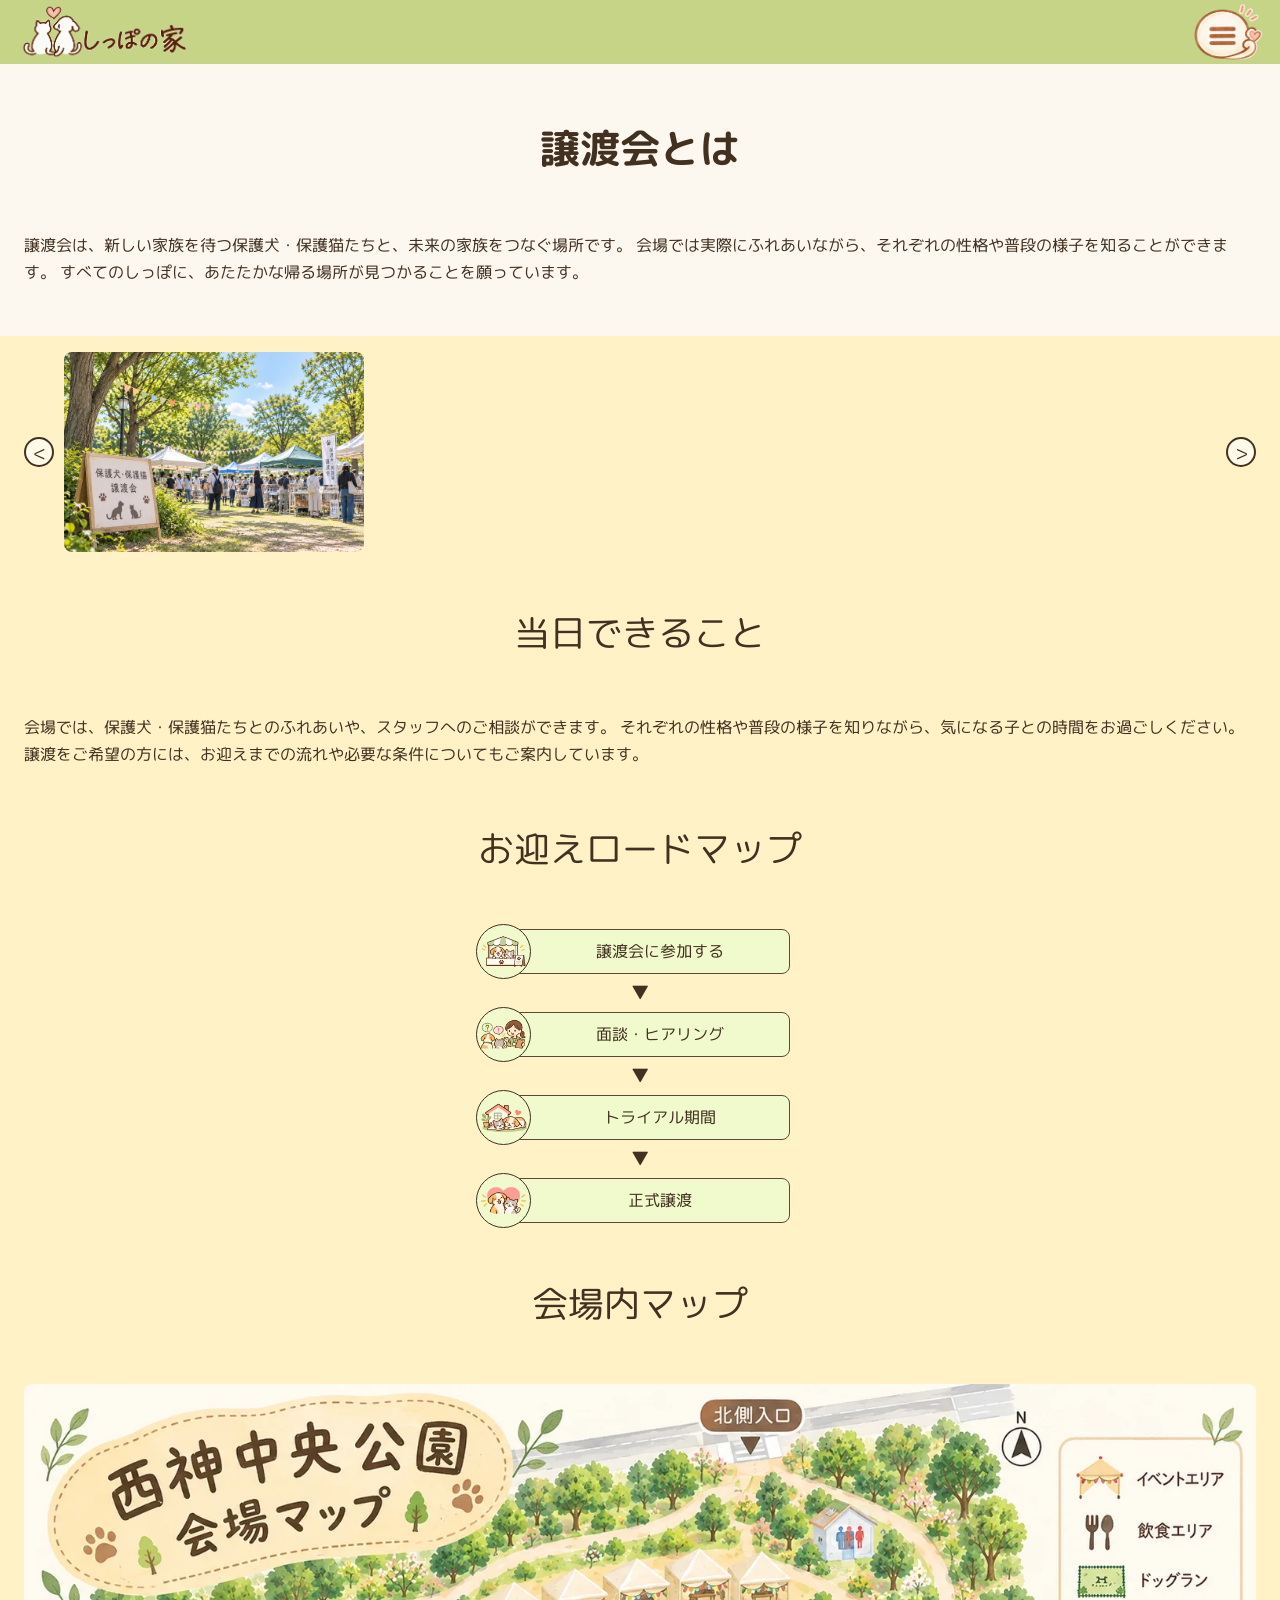
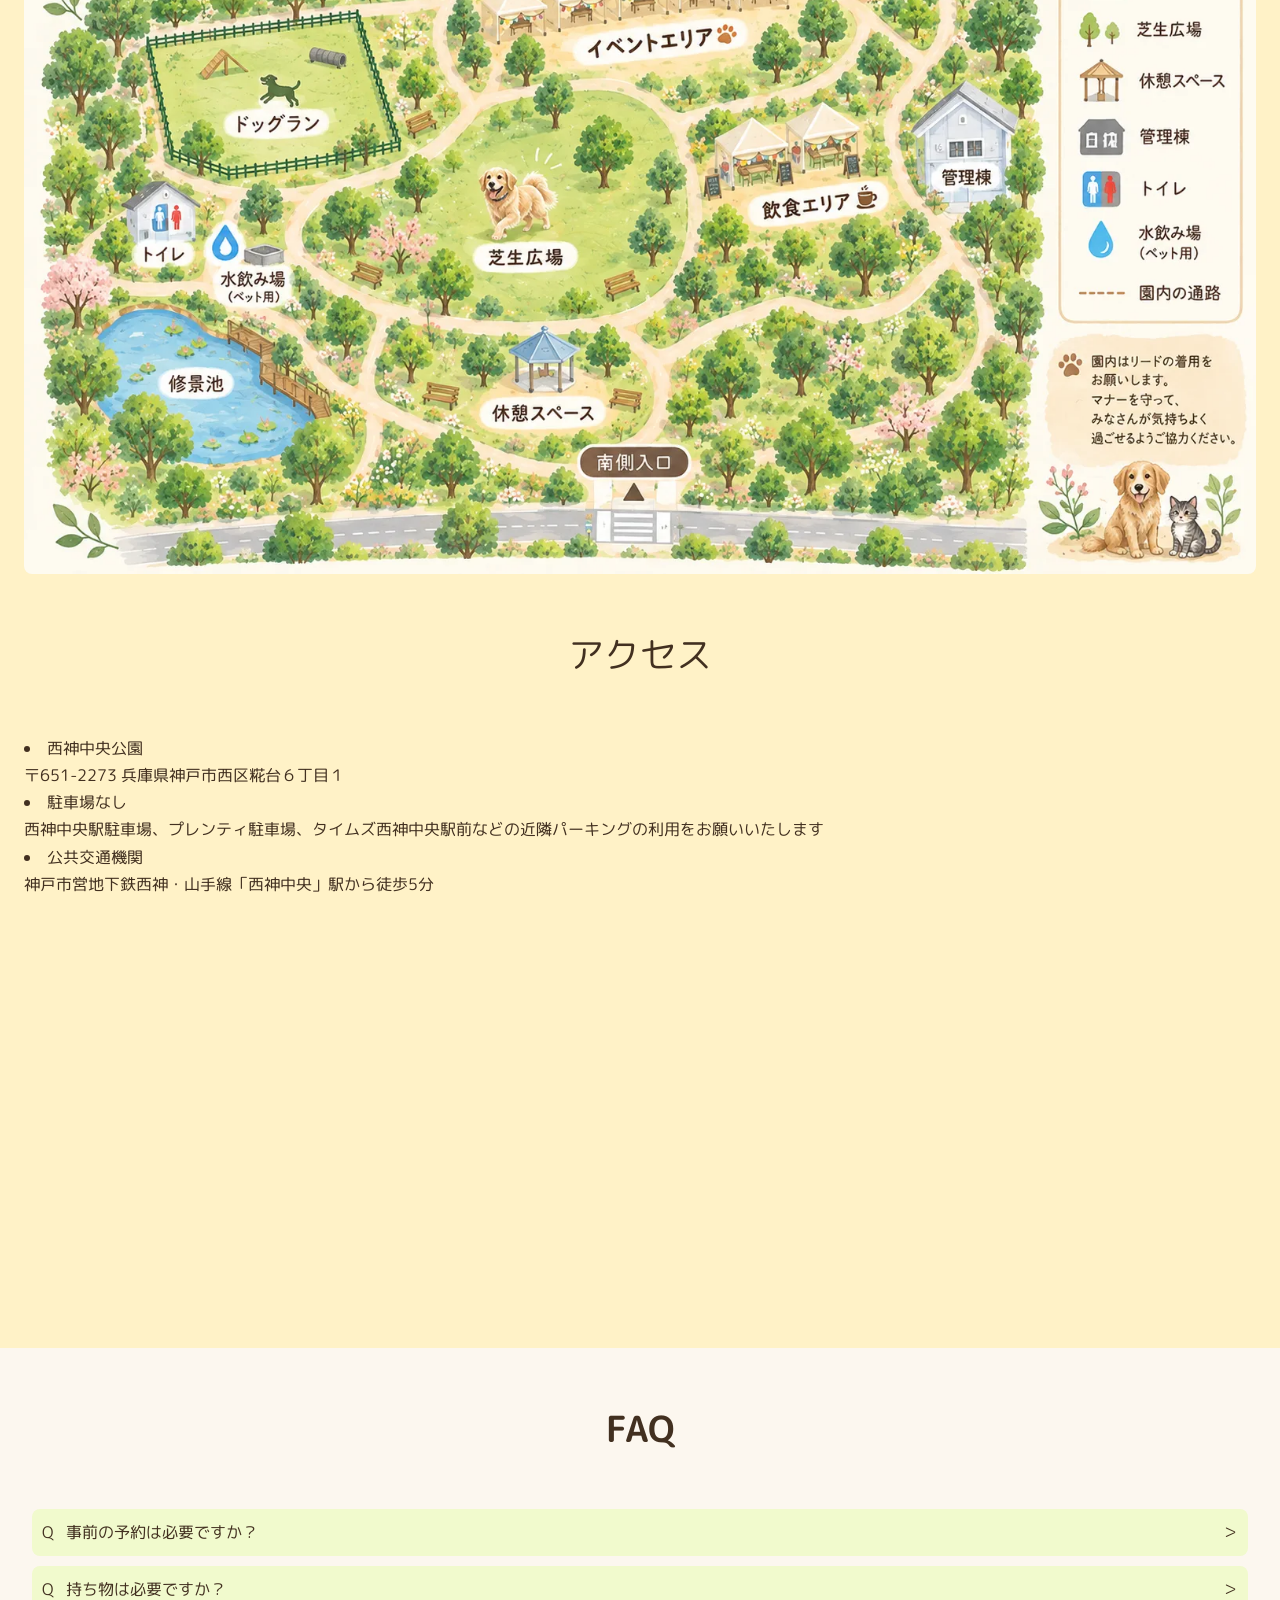
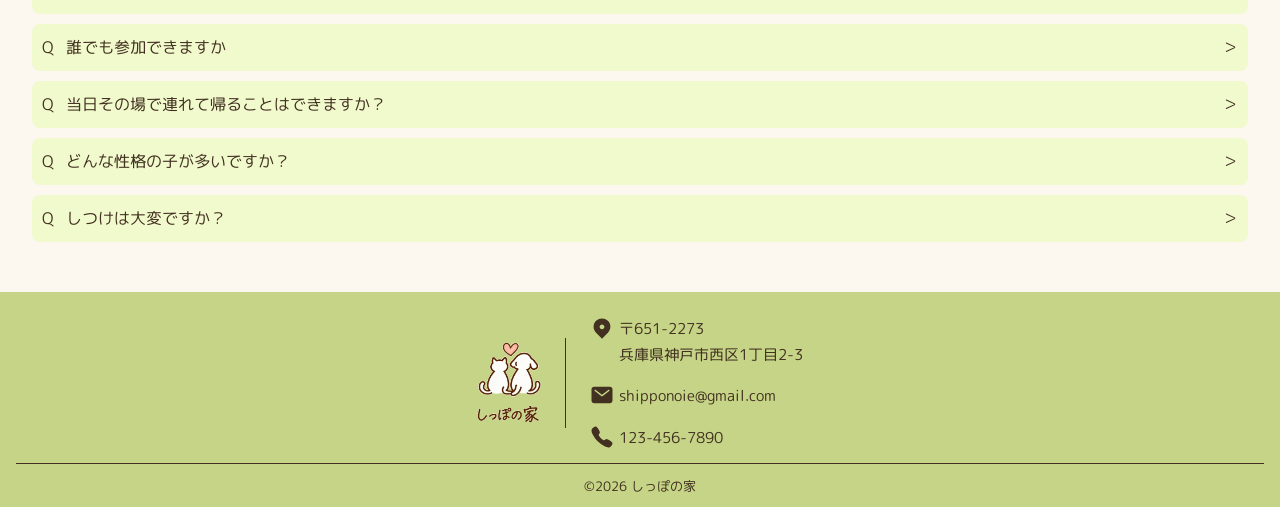
==== about_event.html @ 0bf62b45 "最初のコミット" ====
<!DOCTYPE html>
<html lang="ja">
  <head>
    <meta charset="UTF-8" />
    <meta name="viewport" content="width=device-width, initial-scale=1.0" />
    <title>譲渡会とは</title>
    <meta name="description" content="譲渡会とはの詳細ページ" />
    <link rel="stylesheet" href="css/ress.css" />
    <link rel="stylesheet" href="css/style.css" />
    <link rel="stylesheet" href="css/about_event.css" />
    <script type="module" src="js/about_event.js"></script>
    <!-------------------- 文字フォント -------------------->
    <link rel="preconnect" href="https://fonts.googleapis.com" />
    <link rel="preconnect" href="https://fonts.gstatic.com" crossorigin />
    <link
      href="https://fonts.googleapis.com/css2?family=M+PLUS+Rounded+1c:wght@400;700&display=swap"
      rel="stylesheet"
    />
    <!-------------------- 文字フォント(yomogi) -------------------->
    <link rel="preconnect" href="https://fonts.googleapis.com" />
    <link rel="preconnect" href="https://fonts.gstatic.com" crossorigin />
    <link
      href="https://fonts.googleapis.com/css2?family=Yomogi&display=swap"
      rel="stylesheet"
    />
  </head>
  <body>
    <header>
      <div class="header">
        <!-------------------- ロゴ -------------------->
        <a href=""> <img src="images/logo_header.webp" alt="しっぽの家" /></a>
        <!-------------------- ハンバーガー -------------------->
        <button><img src="images/hamburger_btn.webp" alt="" /></button>
      </div>
    </header>
    <main>
      <div class="container"></div>

      <!-------------------- 譲渡会とは -------------------->
      <section class="about-intro">
        <h2>譲渡会とは</h2>
        <p>
          譲渡会は、新しい家族を待つ保護犬・保護猫たちと、未来の家族をつなぐ場所です。
          会場では実際にふれあいながら、それぞれの性格や普段の様子を知ることができます。
          すべてのしっぽに、あたたかな帰る場所が見つかることを願っています。
        </p>
      </section>

      <div class="color_container">
        <!-------------------- 当日できること -------------------->
        <section class="about_experience">
          <div class="transfermeeting_slide">
            <!-------------------- スライドのボタン -------------------->
            <button class="prev_left">&lt;</button>
            <!-------------------- スライドの画像 -------------------->
            <div class="transfermeeting">
              <div class="transfermeeting_track">
                <div class="transfermeeting_slide_1">
                  <img
                    class="transfermeeting_img"
                    src="images/Transfer meeting_1.webp"
                    alt="譲渡会全体風景"
                  />
                </div>
                <div class="transfermeeting_slide_2">
                  <img
                    class="transfermeeting_img"
                    src="images/Transfer meeting_2.webp"
                    alt="譲渡会参加猫ちゃん"
                  />
                </div>
                <div class="transfermeeting_slide_3">
                  <img
                    class="transfermeeting_img"
                    src="images/Transfer meeting_3.webp"
                    alt="譲渡会参加わんちゃんとふれあい"
                  />
                </div>
                <div class="transfermeeting_slide_4">
                  <img
                    class="transfermeeting_img"
                    src="images/Transfer meeting_4.webp"
                    alt="譲渡会参加わんちゃん"
                  />
                </div>
              </div>
            </div>
            <!-------------------- スライドのボタン -------------------->
            <button class="prev_right">&gt;</button>
          </div>
          <h3 class="text_center">当日できること</h3>
          <p>
            会場では、保護犬・保護猫たちとのふれあいや、スタッフへのご相談ができます。
            それぞれの性格や普段の様子を知りながら、気になる子との時間をお過ごしください。
            譲渡をご希望の方には、お迎えまでの流れや必要な条件についてもご案内しています。
          </p>
        </section>
        <!-------------------- お迎えロードマップ -------------------->
        <section class="adoption_roadmap">
          <h3 class="text_center">お迎えロードマップ</h3>
          <!---------- 譲渡会に参加する ---------->
          <div class="join">
            <span class="join_circle">
              <img
                src="images/participation_icon.webp"
                alt="譲渡会に参加する"
              />
            </span>
            <span class="join_text">譲渡会に参加する</span>
          </div>
          <!---------- 三角 ---------->
          <span class="roadmap_arrow" aria-hidden="true">&#9660;</span>
          <!---------- ヒアリング ---------->
          <div class="join">
            <span class="join_circle">
              <img src="images/hearing_icon.webp" alt="ヒアリング" />
            </span>
            <span class="join_text">面談・ヒアリング</span>
          </div>
          <!---------- 三角 ---------->
          <span class="roadmap_arrow" aria-hidden="true">&#9660;</span>
          <!---------- トライアル期間 ---------->
          <div class="join">
            <span class="join_circle">
              <img src="images/trial_icon.webp" alt="トライアル" />
            </span>
            <span class="join_text">トライアル期間</span>
          </div>
          <!---------- 三角 ---------->
          <span class="roadmap_arrow" aria-hidden="true">&#9660;</span>
          <!---------- 正式譲渡 ---------->
          <div class="join">
            <span class="join_circle">
              <img src="images/transferred_icon.webp" alt="譲渡" />
            </span>
            <span class="join_text">正式譲渡</span>
          </div>
        </section>
        <!-------------------- 案内 -------------------->
        <section class="map_container">
          <h3 class="text_center">会場内マップ</h3>
          <img src="images/park_map.webp" alt="西神中央公園会場マップ" />
          <h3 class="text_center">アクセス</h3>
          <ul class="map_list">
            <li>西神中央公園<br />〒651-2273 兵庫県神戸市西区糀台６丁目１</li>
            <li>
              駐車場なし<br />西神中央駅駐車場、プレンティ駐車場、タイムズ西神中央駅前などの近隣パーキングの利用をお願いいたします
            </li>
            <li>
              公共交通機関<br />神戸市営地下鉄西神・山手線「西神中央」駅から徒歩5分
            </li>
          </ul>

          <!---------- GoogleMap ---------->
          <div class="access_map">
            <iframe
              src="https://www.google.com/maps/embed?pb=!1m18!1m12!1m3!1d3279.643274978292!2d135.02003769999996!3d34.71417639999999!2m3!1f0!2f0!3f0!3m2!1i1024!2i768!4f13.1!3m3!1m2!1s0x60007fdddcf4a059%3A0x5a88a8428d7988c8!2z6KW_56We5Lit5aSu5YWs5ZyS!5e0!3m2!1sja!2sjp!4v1793331370459!5m2!1sja!2sjp"
              width="600"
              height="450"
              style="border: 0"
              allowfullscreen=""
              loading="lazy"
              referrerpolicy="strict-origin-when-cross-origin"
            ></iframe>
          </div>
        </section>
      </div>

      <!-------------------- FAQ -------------------->
      <section class="faq">
        <h3 class="text_center text_center_weight">FAQ</h3>

        <div class="faq_list">
          <!---------- ドロップダウン① ---------->
          <div class="faq_item">
            <!----- Q ----->
            <button
              class="faq_question"
              type="button"
              aria-expanded="false"
              aria-controls="faq-answer-1"
            >
              <span>Q</span>
              <span>事前の予約は必要ですか？</span>
              <span class="faq_arrow" aria-hidden="true">＞</span>
            </button>

            <!----- A ----->
            <div class="faq_answer" id="faq-answer-1">
              <p>予約必須です。予約フォームから予約お願いします。</p>
            </div>
          </div>

          <!---------- ドロップダウン② ---------->
          <div class="faq_item">
            <!----- Q ----->
            <button
              class="faq_question"
              type="button"
              aria-expanded="false"
              aria-controls="faq-answer-2"
            >
              <span>Q</span>
              <span>持ち物は必要ですか？</span>
              <span class="faq_arrow" aria-hidden="true">＞</span>
            </button>

            <!----- A ----->
            <div class="faq_answer" id="faq-answer-2">
              <p>
                基本的には持ち物はございません。<br />その場で申し込む・トライアルの話を進める場合は、身分証明書（運転免許証や健康保険証など）があるとスムーズです。
              </p>
            </div>
          </div>

          <!---------- ドロップダウン③ ---------->
          <div class="faq_item">
            <!----- Q ----->
            <button
              class="faq_question"
              type="button"
              aria-expanded="false"
              aria-controls="faq-answer-3"
            >
              <span>Q</span>
              <span>誰でも参加できますか</span>
              <span class="faq_arrow" aria-hidden="true">＞</span>
            </button>

            <!----- A ----->
            <div class="faq_answer" id="faq-answer-3">
              <p>予約いただければどなたでも参加可能です。</p>
            </div>
          </div>

          <!---------- ドロップダウン④ ---------->
          <div class="faq_item">
            <!----- Q ----->
            <button
              class="faq_question"
              type="button"
              aria-expanded="false"
              aria-controls="faq-answer-4"
            >
              <span>Q</span>
              <span>当日その場で連れて帰ることはできますか？</span>
              <span class="faq_arrow" aria-hidden="true">＞</span>
            </button>

            <!----- A ----->
            <div class="faq_answer" id="faq-answer-4">
              <p>
                原則として、その日のうちに連れて帰ることはできません。<br />動物の体調管理や、飼育環境の確認（脱走対策ができているかなど）を行う必要があるためです。お話がまとまった後、ご自宅へのお届けやトライアル(お試し飼育期間：通常1〜2週間ほど)を経て正式譲渡となります。
              </p>
            </div>
          </div>

          <!---------- ドロップダウン⑤ ---------->
          <div class="faq_item">
            <!----- Q ----->
            <button
              class="faq_question"
              type="button"
              aria-expanded="false"
              aria-controls="faq-answer-5"
            >
              <span>Q</span>
              <span>どんな性格の子が多いですか？</span>
              <span class="faq_arrow" aria-hidden="true">＞</span>
            </button>

            <!----- A ----->
            <div class="faq_answer" id="faq-answer-5">
              <p>
                性格はさまざまで、甘えん坊な子もいれば、少し怖がりな子もいます。
              </p>
            </div>
          </div>

          <!---------- ドロップダウン⑥ ---------->
          <div class="faq_item">
            <!----- Q ----->
            <button
              class="faq_question"
              type="button"
              aria-expanded="false"
              aria-controls="faq-answer-6"
            >
              <span>Q</span>
              <span>しつけは大変ですか？</span>
              <span class="faq_arrow" aria-hidden="true">＞</span>
            </button>

            <!----- A ----->
            <div class="faq_answer" id="faq-answer-6">
              <p>
                保護主や預かりボランティアさんが日頃のお世話をしているため、トイレのしつけができている子も多いです。ただし、環境が変わると緊張して隠れてしまったり、最初は粗相をしたりすることもあるため、「温かく見守り、時間をかけて信頼関係を築いていく覚悟」が大切です。
              </p>
            </div>
          </div>
        </div>
      </section>
    </main>
    <footer>
      <div class="footer_content">
        <div class="footer_logo">
          <img src="images/logo_footer.webp" alt="しっぽの家" />
        </div>
        <div class="footer_info">
          <div class="footer_item">
            <img src="images/icon_location.svg" alt="" />
            <p>
              〒651-2273 <br />
              兵庫県神戸市西区1丁目2-3
            </p>
          </div>
          <div class="footer_item">
            <img src="images/icon_mail.svg" alt="" />
            <p>shipponoie@gmail.com</p>
          </div>
          <div class="footer_item">
            <img src="images/icon_tel.svg" alt="" />
            <p>123-456-7890</p>
          </div>
        </div>
      </div>
      <div class="footer_bottom">
        <p><small>&copy;2026 しっぽの家</small></p>
      </div>
    </footer>
  </body>
</html>
---- css/ress.css ----
/* resset.dev • v5.0.2 */

/* # =================================================================
   # Global selectors
   # ================================================================= */

html {
  box-sizing: border-box;
  -webkit-text-size-adjust: 100%; /* Prevent adjustments of font size after orientation changes in iOS */
  word-break: normal;
  -moz-tab-size: 4;
  tab-size: 4;
}

*,
::before,
::after {
  background-repeat: no-repeat; /* Set `background-repeat: no-repeat` to all elements and pseudo elements */
  box-sizing: inherit;
}

::before,
::after {
  text-decoration: inherit; /* Inherit text-decoration and vertical align to ::before and ::after pseudo elements */
  vertical-align: inherit;
}

* {
  padding: 0; /* Reset `padding` and `margin` of all elements */
  margin: 0;
}

/* # =================================================================
   # General elements
   # ================================================================= */

hr {
  overflow: visible; /* Show the overflow in Edge and IE */
  height: 0; /* Add the correct box sizing in Firefox */
  color: inherit; /* Correct border color in Firefox. */
}

details,
main {
  display: block; /* Render the `main` element consistently in IE. */
}

summary {
  display: list-item; /* Add the correct display in all browsers */
}

small {
  font-size: 80%; /* Set font-size to 80% in `small` elements */
}

[hidden] {
  display: none; /* Add the correct display in IE */
}

abbr[title] {
  border-bottom: none; /* Remove the bottom border in Chrome 57 */
  /* Add the correct text decoration in Chrome, Edge, IE, Opera, and Safari */
  text-decoration: underline;
  text-decoration: underline dotted;
}

a {
  background-color: transparent; /* Remove the gray background on active links in IE 10 */
}

a:active,
a:hover {
  outline-width: 0; /* Remove the outline when hovering in all browsers */
}

code,
kbd,
pre,
samp {
  font-family: monospace, monospace; /* Specify the font family of code elements */
}

pre {
  font-size: 1em; /* Correct the odd `em` font sizing in all browsers */
}

b,
strong {
  font-weight: bolder; /* Add the correct font weight in Chrome, Edge, and Safari */
}

/* https://gist.github.com/unruthless/413930 */
sub,
sup {
  font-size: 75%;
  line-height: 0;
  position: relative;
  vertical-align: baseline;
}

sub {
  bottom: -0.25em;
}

sup {
  top: -0.5em;
}

table {
  border-color: inherit; /* Correct border color in all Chrome, Edge, and Safari. */
  text-indent: 0; /* Remove text indentation in Chrome, Edge, and Safari */
}

iframe {
  border-style: none;
}

/* # =================================================================
   # Forms
   # ================================================================= */

input {
  border-radius: 0;
}

[type='number']::-webkit-inner-spin-button,
[type='number']::-webkit-outer-spin-button {
  height: auto; /* Correct the cursor style of increment and decrement buttons in Chrome */
}

[type='search'] {
  -webkit-appearance: textfield; /* Correct the odd appearance in Chrome and Safari */
  outline-offset: -2px; /* Correct the outline style in Safari */
}

[type='search']::-webkit-search-decoration {
  -webkit-appearance: none; /* Remove the inner padding in Chrome and Safari on macOS */
}

textarea {
  overflow: auto; /* Internet Explorer 11+ */
  resize: vertical; /* Specify textarea resizability */
}

button,
input,
optgroup,
select,
textarea {
  font: inherit; /* Specify font inheritance of form elements */
}

optgroup {
  font-weight: bold; /* Restore the font weight unset by the previous rule */
}

button {
  overflow: visible; /* Address `overflow` set to `hidden` in IE 8/9/10/11 */
}

button,
select {
  text-transform: none; /* Firefox 40+, Internet Explorer 11- */
}

/* Apply cursor pointer to button elements */
button,
[type='button'],
[type='reset'],
[type='submit'],
[role='button'] {
  cursor: pointer;
}

/* Remove inner padding and border in Firefox 4+ */
button::-moz-focus-inner,
[type='button']::-moz-focus-inner,
[type='reset']::-moz-focus-inner,
[type='submit']::-moz-focus-inner {
  border-style: none;
  padding: 0;
}

/* Replace focus style removed in the border reset above */
button:-moz-focusring,
[type='button']::-moz-focus-inner,
[type='reset']::-moz-focus-inner,
[type='submit']::-moz-focus-inner {
  outline: 1px dotted ButtonText;
}

button,
html [type='button'], /* Prevent a WebKit bug where (2) destroys native `audio` and `video`controls in Android 4 */
[type='reset'],
[type='submit'] {
  -webkit-appearance: button; /* Correct the inability to style clickable types in iOS */
}

/* Remove the default button styling in all browsers */
button,
input,
select,
textarea {
  background-color: transparent;
  border-style: none;
}

a:focus,
button:focus,
input:focus,
select:focus,
textarea:focus {
  outline-width: 0;
}

/* Style select like a standard input */
select {
  -moz-appearance: none; /* Firefox 36+ */
  -webkit-appearance: none; /* Chrome 41+ */
}

select::-ms-expand {
  display: none; /* Internet Explorer 11+ */
}

select::-ms-value {
  color: currentColor; /* Internet Explorer 11+ */
}

legend {
  border: 0; /* Correct `color` not being inherited in IE 8/9/10/11 */
  color: inherit; /* Correct the color inheritance from `fieldset` elements in IE */
  display: table; /* Correct the text wrapping in Edge and IE */
  max-width: 100%; /* Correct the text wrapping in Edge and IE */
  white-space: normal; /* Correct the text wrapping in Edge and IE */
  max-width: 100%; /* Correct the text wrapping in Edge 18- and IE */
}

::-webkit-file-upload-button {
  /* Correct the inability to style clickable types in iOS and Safari */
  -webkit-appearance: button;
  color: inherit;
  font: inherit; /* Change font properties to `inherit` in Chrome and Safari */
}

/* Replace pointer cursor in disabled elements */
[disabled] {
  cursor: default;
}

/* # =================================================================
   # Specify media element style
   # ================================================================= */

img {
  border-style: none; /* Remove border when inside `a` element in IE 8/9/10 */
}

/* Add the correct vertical alignment in Chrome, Firefox, and Opera */
progress {
  vertical-align: baseline;
}

/* # =================================================================
   # Accessibility
   # ================================================================= */

/* Specify the progress cursor of updating elements */
[aria-busy='true'] {
  cursor: progress;
}

/* Specify the pointer cursor of trigger elements */
[aria-controls] {
  cursor: pointer;
}

/* Specify the unstyled cursor of disabled, not-editable, or otherwise inoperable elements */
[aria-disabled='true'] {
  cursor: default;
}
---- css/style.css ----
/* ----------色の登録---------- */

:root {
  --base-color: #fcf7ef;
  --main-color: #fff2c7;
  --accent-color: #788a2e;
  --text-color: #423020;
  --text_accent-color: #fffbf8;
  --sub-color: #c5d486;
}
/* 使う時の記載方法
(例)background-color: var(--accent-color); */

/* ----------共通設定---------- */

* {
  box-sizing: border-box;
}

html {
  font-size: 100%;
}

body {
  font-family: 'M PLUS Rounded 1c', sans-serif;
  font-weight: 400;
  font-style: normal;
  line-height: 1.7;
  color: var(--text-color);
  margin: 0;
  min-height: 100dvh;
  background-color: var(--base-color);
}

h2 {
  font-weight: 700;
  font-style: normal;
  margin: 50px 0 25px 0;
  font-size: 36px;
}

h3 {
  font-weight: 400;
  font-style: normal;
  margin: 50px 0 25px 0;
  font-size: 24px;
}

img {
  max-width: 100%;
  vertical-align: bottom;
  border-radius: 8px;
}

ul li {
  list-style: none;
}

.header {
  display: flex;
  justify-content: space-between;
  align-items: center;
  padding: 0 1rem;
  height: 4rem;
  background-color: var(--sub-color);
}

.header img {
  height: 3.8rem;
}

footer {
  background-color: var(--sub-color);
  padding: 1.5rem 1rem 0 1rem;
}
.footer_content {
  display: flex;
  justify-content: center;
  align-items: center;
  gap: 1.5rem;
}

.footer_logo {
  flex-shrink: 0;
  padding-right: 1.5rem;
  border-right: 1px solid var(--text-color);
}
.footer_logo img {
  display: block;
  width: 4rem;
  height: auto;
}

.footer_info {
  display: flex;
  flex-direction: column;
  gap: 1rem;
}

.footer_item {
  display: flex;
  align-items: flex-start;
  gap: 0.3rem;
}

.footer_item img {
  width: 1.5rem;
  height: auto;
  object-fit: contain;
  flex-shrink: 0;
}

.footer_item p {
  margin: 0;
  overflow-wrap: anywhere;
  font-size: 15px;
}
.footer_bottom {
  border-top: 1px solid var(--text-color);
  margin-top: 0.8rem;
  padding: 0.5rem 0;
  text-align: center;
}

/* -------------------- PC版 -------------------- */

@media screen and (min-width: 768px) {
  .container {
    max-width: 1240px;
  }

  h2 {
    font-weight: 700;
    font-style: normal;
    margin: 50px 0;
    font-size: 40px;
  }

  h3 {
    font-weight: 400;
    font-style: normal;
    margin: 50px 0;
    font-size: 36px;
  }
}
---- css/about_event.css ----
/* ----------色の登録---------- */

:root {
  --base-color: #fcf7ef;
  --main-color: #fff2c7;
  --accent-color: #788a2e;
  --text-color: #423020;
  --text_accent-color: #fffbf8;
  --sub-color: #c5d486;
}
/* 使う時の記載方法
  (例)background-color: var(--accent-color); */

/* -------------------- レイアウト -------------------- */

.text_center {
  text-align: center;
}

.color_container {
  background-color: var(--main-color);
  padding: 1rem 1.5rem 0;
}

.about-intro {
  padding: 0px 1.5rem 0;
}

.about-intro h2 {
  text-align: center;
}

.about-intro p {
  padding-bottom: 50px;
}

.faq {
  padding: 0px 2rem 50px;
}

/* -------------------- スライドの画像 -------------------- */

.transfermeeting_img {
  max-width: 300px;
}

/* スライドショー全体 */
.transfermeeting_slide {
  display: flex;
  align-items: center;
  justify-content: center;
  gap: 10px;
  width: 100%;
}

/* 左右の丸いボタン */
.prev_left,
.prev_right {
  display: flex;
  justify-content: center;
  align-items: center;

  width: 30px;
  height: 30px;
  flex-shrink: 0;

  border: 2px solid var(--text-color);
  border-radius: 50%;
  background-color: #ffffff9d;
  color: var(--text-color);

  font-size: 20px;
  cursor: pointer;
}

/* 画像の表示エリア */
.transfermeeting {
  flex: 1;
  min-width: 0;
  overflow: hidden;
}

/* スライドを横並び */
.transfermeeting_track {
  display: flex;
  transition: transform 0.5s ease;
}

/* 各スライド */
.transfermeeting_track > div {
  flex: 0 0 100%;
  min-width: 0;
}

/* 画像 */
.transfermeeting_img {
  display: block;
  width: 100%;
  height: 200px;
  object-fit: cover;
}

/* -------------------- ロードマップ -------------------- */

.adoption_roadmap {
  display: flex;
  flex-direction: column;
  align-items: center;
}

.join {
  display: flex;
  align-items: center;
  gap: 20px;

  width: 100%;
  max-width: 300px;
  height: 45px;

  border: 1px solid #5b4a35;
  border-radius: 8px;
  background-color: #f1facd;

  color: var(--text-color);
}
/* ----- 緑の円形 ----- */
.join_circle {
  width: 55px;
  height: 55px;
  border-radius: 50%;
  background-color: #f1facd;
  border: 1px solid var(--text-color);

  display: flex;
  align-items: center;
  justify-content: center;

  flex-shrink: 0;

  margin-left: -15px;
}

/* ----- 円の上に重ねる画像 ----- */
.join_circle img {
  width: 60px;
  /* height: 42px; */
  object-fit: contain;
}

/* 文字 */
.join_text {
  font-size: 16px;
  flex: 1;
  text-align: center;
  margin-right: 1.3rem;
}

/* 下向き三角 */
.roadmap_arrow {
  display: block;
  font-size: 18px;
  line-height: 1;
  color: var(--text-color);
  margin: 10px 0;
}

/* -------------------- 案内 -------------------- */
.map_list li {
  list-style: disc;
  list-style-position: inside;
}

/* GoogleMap */
.access_map {
  width: 100%;
  aspect-ratio: 4 / 3;
}

.access_map iframe {
  display: block;
  width: 100%;
  height: 100%;
  border: none;
  padding: 1rem 0 1rem 0;
}

/* -------------------- FAQ -------------------- */

.text_center_weight {
  font-weight: 700;
}

/* FAQ全体 */
.faq_list {
  display: flex;
  flex-direction: column;
  gap: 10px;
}

/* 質問 */
.faq_question {
  display: flex;
  align-items: center;
  gap: 12px;

  width: 100%;
  padding: 10px 10px;

  border: none;
  border-radius: 8px;
  background-color: #f1facd;

  color: var(--text-color);
  text-align: left;
  cursor: pointer;
}

/* 矢印 */
.faq_arrow {
  margin-left: auto;
  display: inline-block;
  transition: transform 0.3s ease;
}

/* 開いたときの矢印 */
.faq_item.active .faq_arrow {
  transform: rotate(90deg);
}

/* 回答 */
.faq_answer {
  height: 0;
  overflow: hidden;
  transition: height 0.35s ease;
}

/* 回答の文章 */
.faq_answer p {
  margin: 0;
  padding: 15px;
  background-color: #fff;
  line-height: 1.7;
}

@media screen and (min-width: 768px) {
  .faq_answer,
  .faq_arrow {
    transition: none;
  }

  .access_map {
    max-width: 800px;
    margin: 0 auto;
    aspect-ratio: 16 / 9;
  }
}
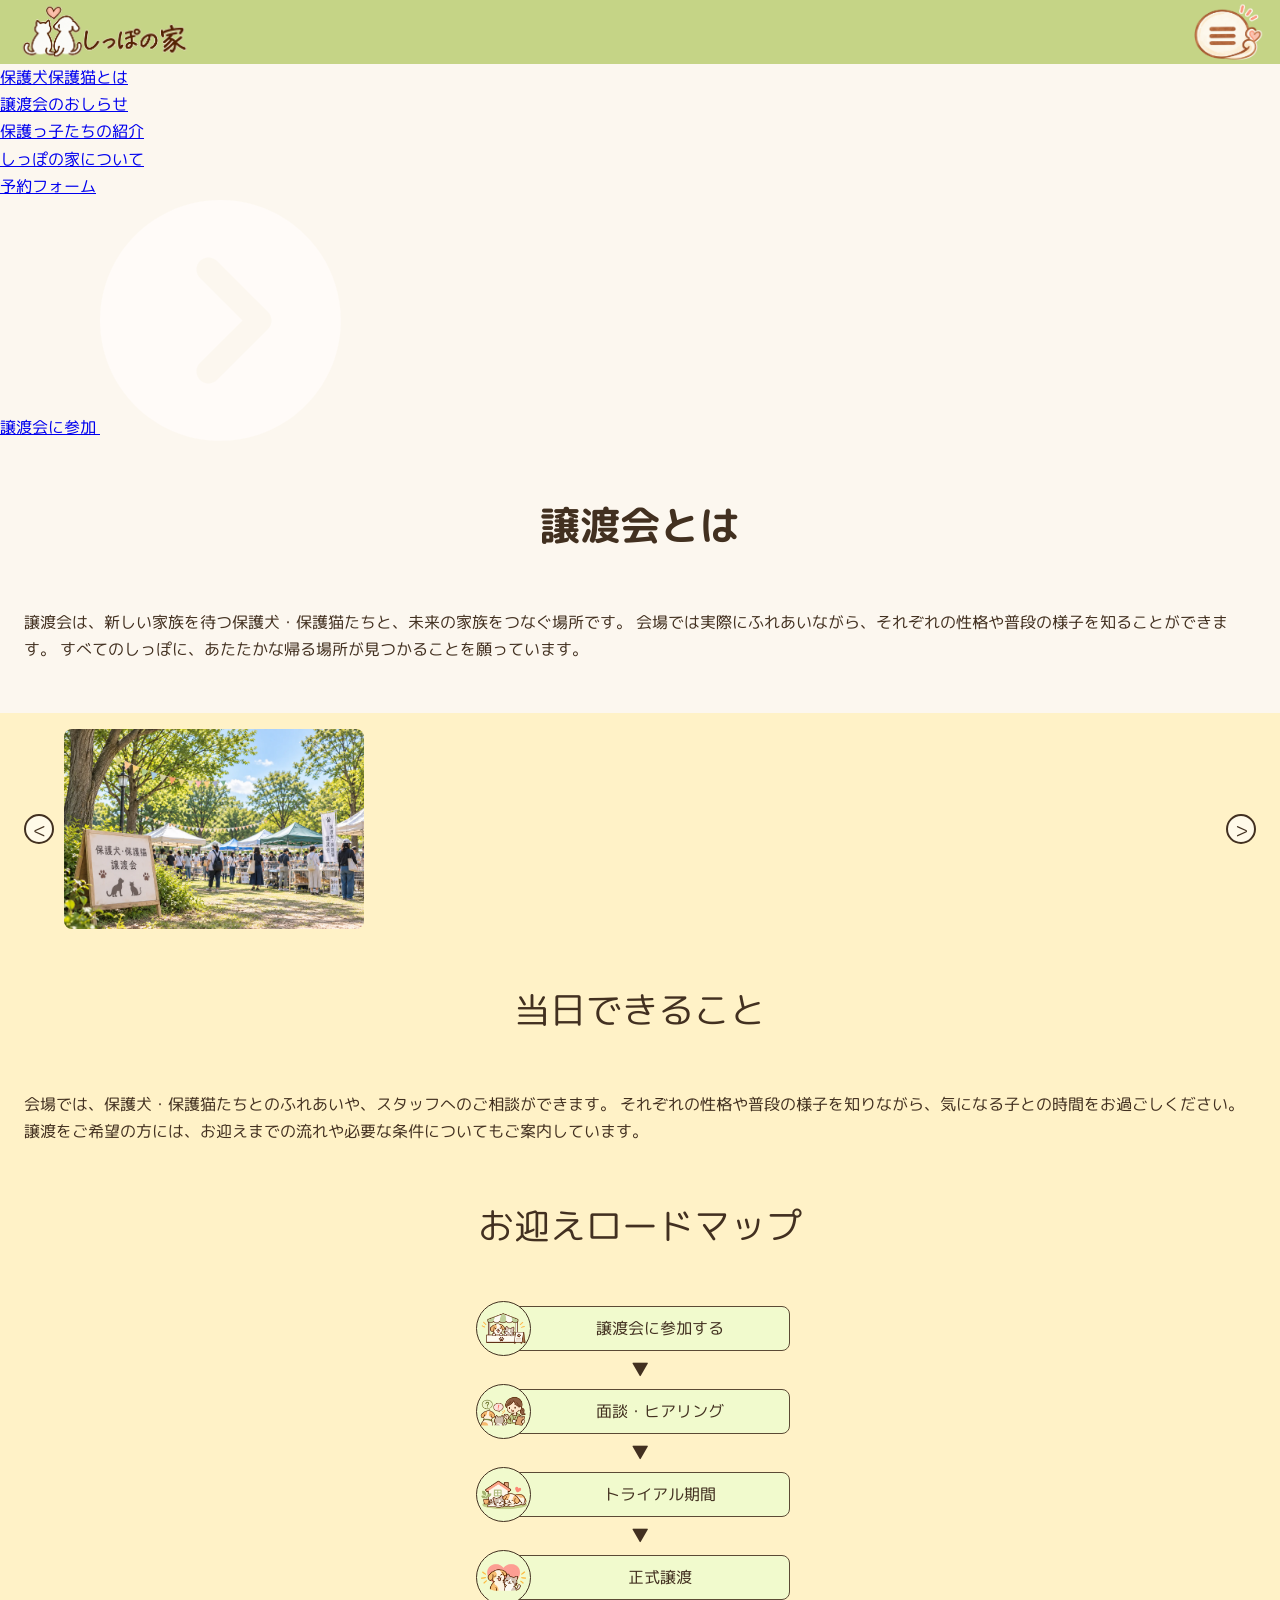
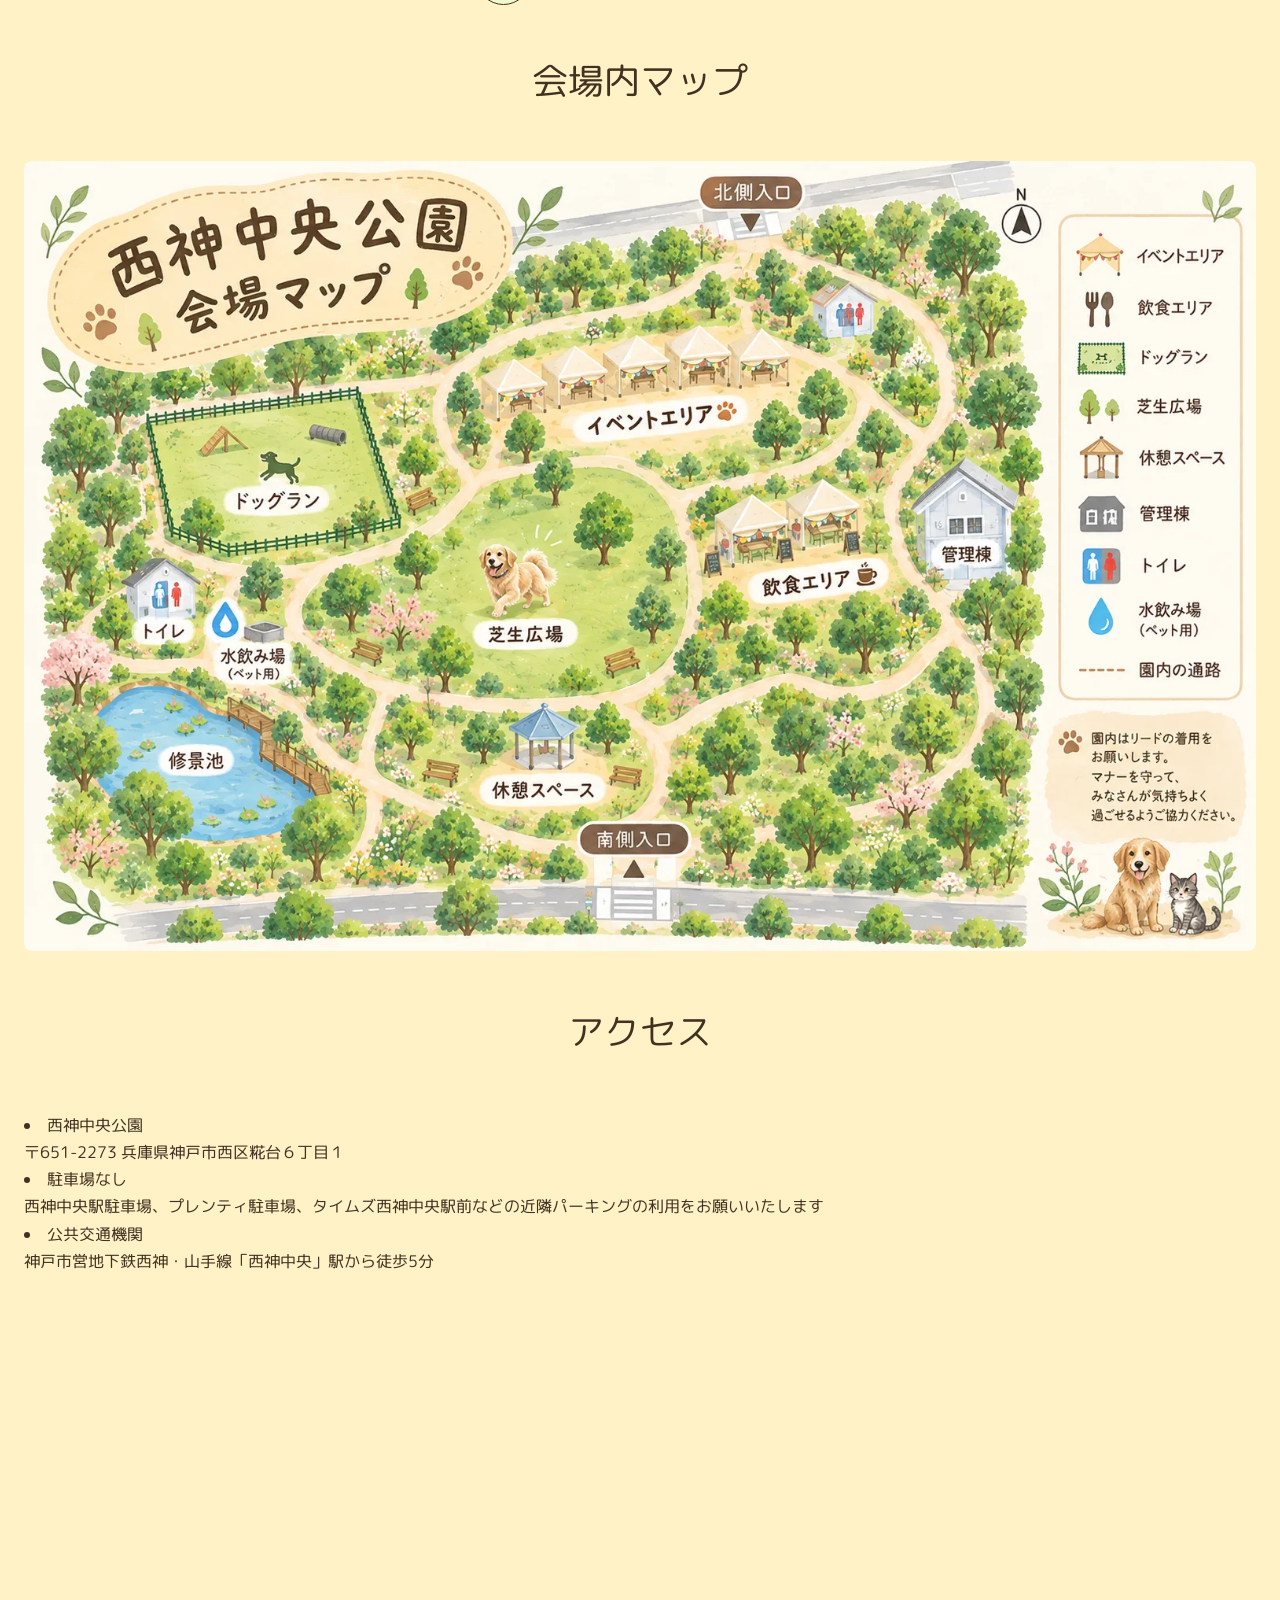
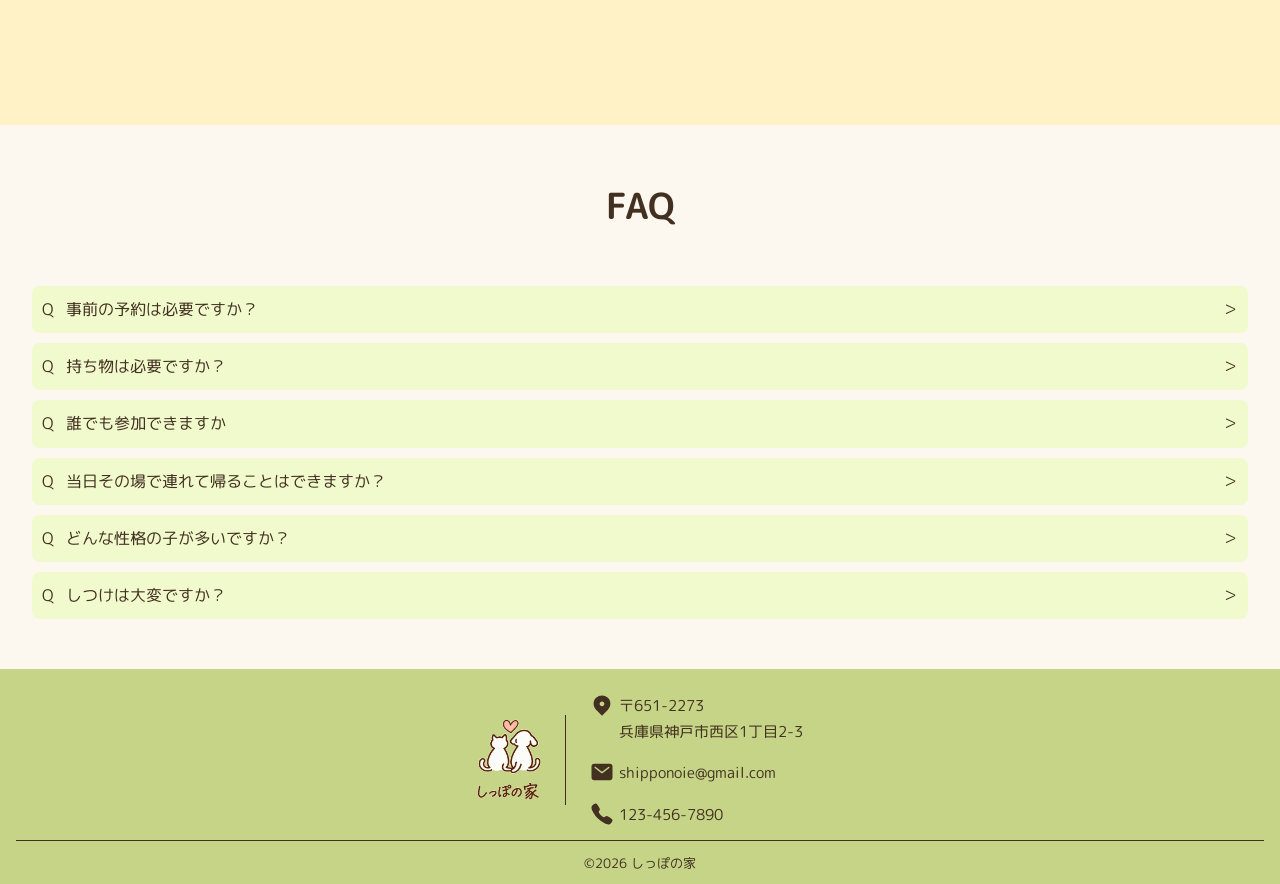
==== commit 3c646ede: "js修正" ====
--- a/about_event.html
+++ b/about_event.html
@@ -1,4 +1,4 @@
-<!DOCTYPE html>
+<!doctype html>
 <html lang="ja">
   <head>
     <meta charset="UTF-8" />
@@ -8,6 +8,7 @@
     <link rel="stylesheet" href="css/ress.css" />
     <link rel="stylesheet" href="css/style.css" />
     <link rel="stylesheet" href="css/about_event.css" />
+    <script type="module" src="js/script.js"></script>
     <script type="module" src="js/about_event.js"></script>
     <!-------------------- 文字フォント -------------------->
     <link rel="preconnect" href="https://fonts.googleapis.com" />
@@ -23,18 +24,42 @@
       href="https://fonts.googleapis.com/css2?family=Yomogi&display=swap"
       rel="stylesheet"
     />
+    <meta name="robots" content="noindex, nofollow" />
   </head>
   <body>
+    <!-------------------- ヘッダー -------------------->
+
     <header>
       <div class="header">
         <!-------------------- ロゴ -------------------->
-        <a href=""> <img src="images/logo_header.webp" alt="しっぽの家" /></a>
+        <a href="index.html">
+          <img src="images/logo_header.webp" alt="しっぽの家"
+        /></a>
         <!-------------------- ハンバーガー -------------------->
-        <button><img src="images/hamburger_btn.webp" alt="" /></button>
+        <button class="menu_btn" type="button" aria-expanded="false">
+          <img src="images/hamburger_btn.webp" alt="メニュー" />
+        </button>
       </div>
+      <nav class="nav">
+        <ul>
+          <li><a href="index.html#about">保護犬保護猫とは</a></li>
+          <li><a href="about_event.html">譲渡会のおしらせ</a></li>
+          <li><a href="pets.html">保護っ子たちの紹介</a></li>
+          <li><a href="index.html#aboutus">しっぽの家について</a></li>
+          <li><a href="contact_form.html">予約フォーム</a></li>
+        </ul>
+      </nav>
     </header>
+
+    <!-------------------- メイン -------------------->
     <main>
       <div class="container"></div>
+
+      <!-------------------- 譲渡会に参加ボタン(固定) -------------------->
+      <a href="contact_form.html" class="fixed_reservation">
+        <span>譲渡会に参加</span>
+        <img src="./images/icon_arrow_fill.svg" alt="矢印" />
+      </a>
 
       <!-------------------- 譲渡会とは -------------------->
       <section class="about-intro">
@@ -139,7 +164,11 @@
         <!-------------------- 案内 -------------------->
         <section class="map_container">
           <h3 class="text_center">会場内マップ</h3>
-          <img src="images/park_map.webp" alt="西神中央公園会場マップ" />
+          <img
+            class="park_map"
+            src="images/park_map.webp"
+            alt="西神中央公園会場マップ"
+          />
           <h3 class="text_center">アクセス</h3>
           <ul class="map_list">
             <li>西神中央公園<br />〒651-2273 兵庫県神戸市西区糀台６丁目１</li>
